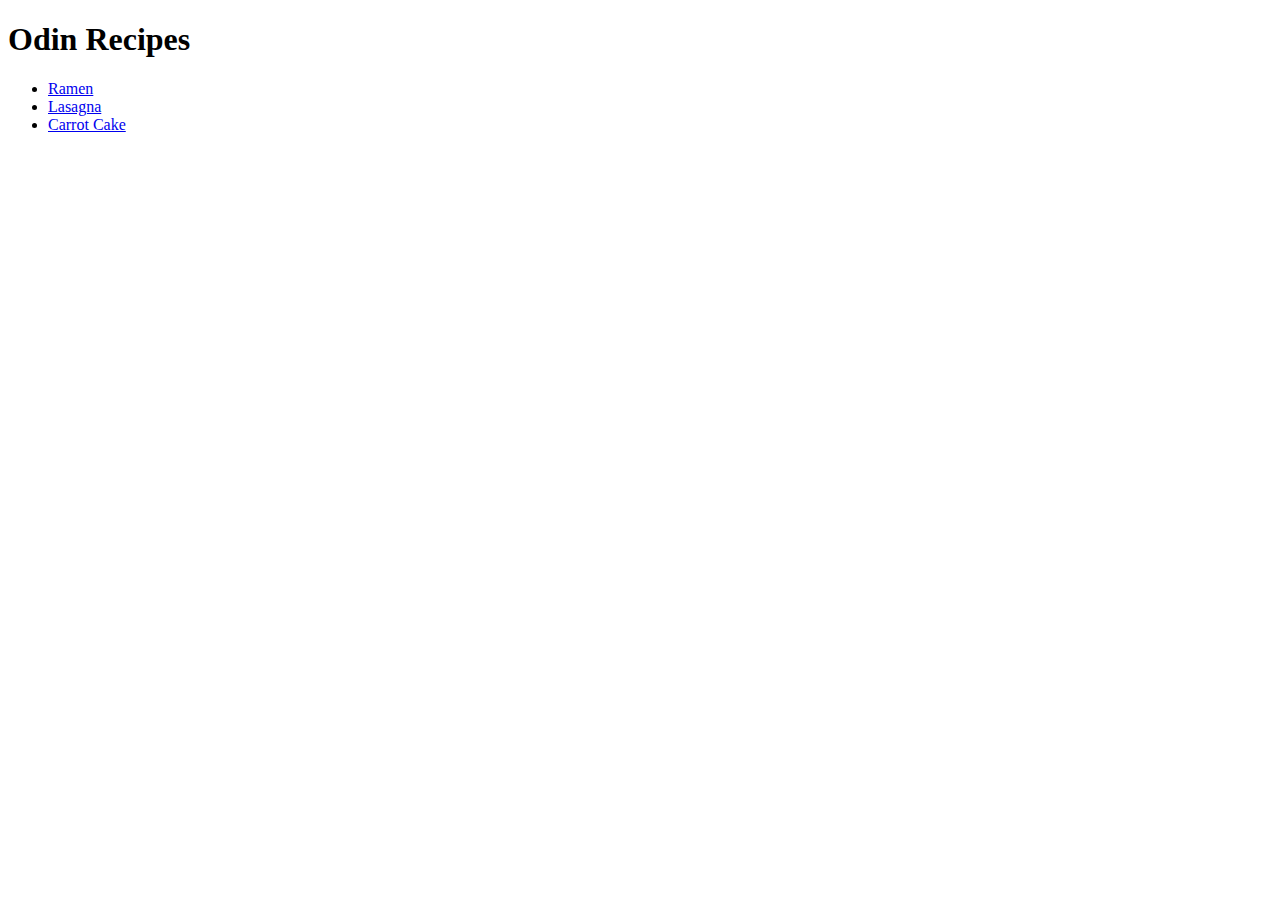
==== index.html @ e5296bd6 "Forgot to put the Link to the Recipe Pages in UL Added UL and LI" ====
<!DOCTYPE html>
<html lang="en">
<head>
    <meta charset="UTF-8">
    <meta name="viewport" content="width=device-width, initial-scale=1.0">
    <title>Odin Recipes</title>
</head>
<body>
    <h1>Odin Recipes</h1>
    <ul>
       <li><a href="recipes/ramen.html">Ramen</a></li>
        <li><a href="recipes/lasagna.html">Lasagna</a></li>
        <li><a href="recipes/carrotcake.html">Carrot Cake</a></li>
    </ul>
</body>
</html>
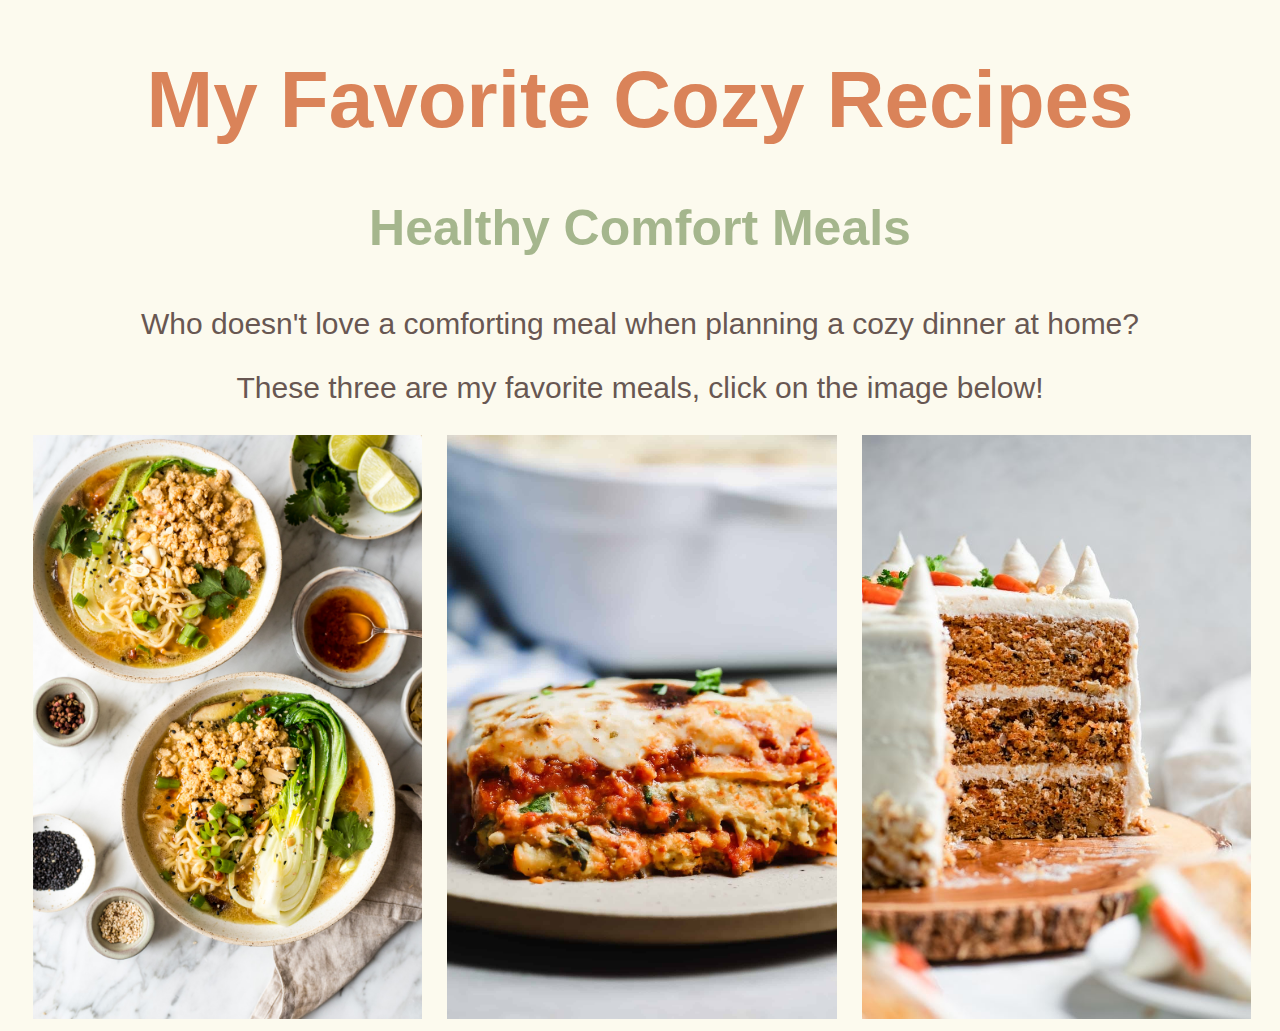
==== commit 8c5e562a: "add: - various images for the recipe and the home page" ====
--- a/index.html
+++ b/index.html
@@ -3,14 +3,26 @@
 <head>
     <meta charset="UTF-8">
     <meta name="viewport" content="width=device-width, initial-scale=1.0">
+    <link rel="stylesheet" href="home.css">
     <title>Odin Recipes</title>
 </head>
 <body>
-    <h1>Odin Recipes</h1>
-    <ul>
-       <li><a href="recipes/ramen.html">Ramen</a></li>
-        <li><a href="recipes/lasagna.html">Lasagna</a></li>
-        <li><a href="recipes/carrotcake.html">Carrot Cake</a></li>
-    </ul>
+    <h1>My Favorite Cozy Recipes</h1>
+    <h3>Healthy Comfort Meals</h3>
+    <p class="Description">Who doesn't love a comforting meal when planning a cozy dinner at home?</p>
+    <p class="Description">These three are my favorite meals, click on the image below!</p>
+
+    <div class="row">
+        <div class="column">
+            <a href="recipes/ramen.html"><img src="./assets/ramen_8.jpg" alt="Ramen" style="width:100%"></a>
+        </div>
+        <div class="column">
+            <a href="recipes/lasagna.html"><img src="./assets/lasagna_6.jpg" alt="Lasagna" style="width:100%"></a>
+        </div>
+        <div class="column">
+            <a href="recipes/carrotcake.html"><img src="./assets/cake_8.jpg" alt="Cake" style="width:100%"></a>
+        </div>
+      </div>
+
 </body>
 </html>--- a/home.css
+++ b/home.css
@@ -0,0 +1,61 @@
+h1{
+    font-family: Arial, Helvetica, sans-serif;
+    font-size: 80px;
+    text-align: center;
+    color: #DA8359;
+}
+
+h3{
+    font-family: Arial, Helvetica, sans-serif;
+    font-size: 50px;
+    text-align: center;
+    color: #A5B68D;
+}
+
+h4{
+    font-family: Arial, Helvetica, sans-serif;
+    font-size: 40px;
+    color: #685752;
+    margin-left: 5%;
+}
+li{
+    font-family: Arial, Helvetica, sans-serif;
+    font-size: 25px;
+    text-align: justify;
+    color: #685752;
+    margin-left: 5%;
+    margin-right: 5%;
+
+}
+
+p{
+    font-family: Arial, Helvetica, sans-serif;
+    font-size: 30px;
+    text-align: justify;
+    color: #685752;
+}
+
+/* Three image containers (use 25% for four, and 50% for two, etc) */
+.column {
+    float: left;
+    width: 30.8%;
+    padding-left: 25px;
+  }
+  
+  /* Clear floats after image containers */
+  .row::after {
+    content: "";
+    clear: both;
+    display: table;
+  }
+
+.Description{
+    text-align: center;
+
+}
+
+.title{
+    margin-left: 5%;
+}
+body{
+    background-color: #FCFAEE;}